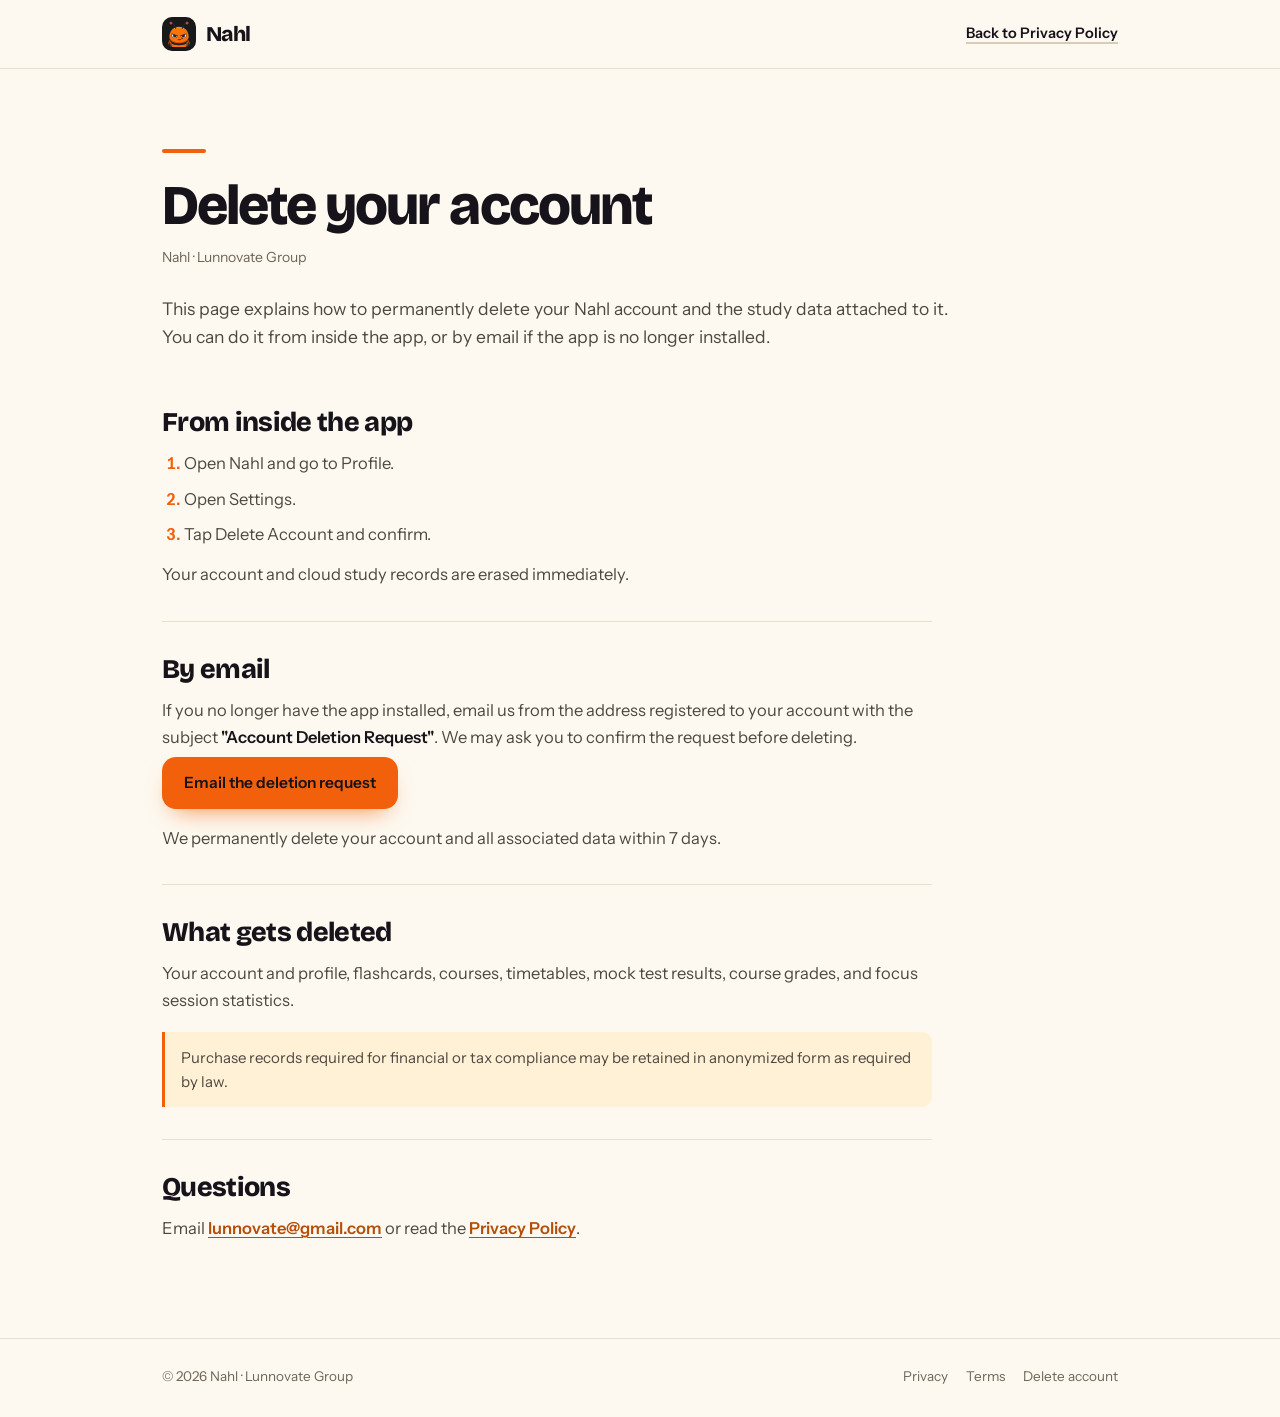
==== delete-account.html @ 520c8a2c "Redesign site, add legal pages, polish motion and mobile - Rebuild the landing page around the real " ====
<!DOCTYPE html>
<html lang="en">

<head>
  <meta charset="UTF-8">
  <meta name="viewport" content="width=device-width, initial-scale=1.0">
  <title>Delete your account — Nahl</title>
  <meta name="description" content="How to permanently delete your Nahl account and all study data attached to it, from inside the app or by email.">
  <link rel="icon" href="favicon.png" type="image/png">
  <meta name="color-scheme" content="light">
  <meta name="theme-color" content="#FDF9F0">
  <link rel="preconnect" href="https://fonts.googleapis.com">
  <link rel="preconnect" href="https://fonts.gstatic.com" crossorigin>
  <link href="https://fonts.googleapis.com/css2?family=Bricolage+Grotesque:opsz,wght@12..96,400..800&family=Instrument+Sans:wght@400..700&display=swap" rel="stylesheet">
  <link rel="stylesheet" href="legal.css">
</head>

<body>
  <header class="site-head">
    <div class="wrap">
      <a class="brand" href="index.html">
        <img src="nahl-mark.jpg" alt="" width="512" height="512">
        Nahl
      </a>
      <a class="back" href="privacy.html">Back to Privacy Policy</a>
    </div>
  </header>

  <main>
    <div class="legal-hero">
      <div class="wrap">
        <div class="rule" aria-hidden="true"></div>
        <h1>Delete your account</h1>
        <p class="effective">Nahl · Lunnovate Group</p>
        <p class="intro">This page explains how to permanently delete your Nahl account and the study data attached
          to it. You can do it from inside the app, or by email if the app is no longer installed.</p>
      </div>
    </div>

    <div class="wrap">
      <article class="single">
        <section>
          <h2>From inside the app</h2>
          <ol>
            <li>Open Nahl and go to Profile.</li>
            <li>Open Settings.</li>
            <li>Tap Delete Account and confirm.</li>
          </ol>
          <p>Your account and cloud study records are erased immediately.</p>
        </section>

        <section>
          <h2>By email</h2>
          <p>If you no longer have the app installed, email us from the address registered to your account with the
            subject <strong>"Account Deletion Request"</strong>. We may ask you to confirm the request before
            deleting.</p>
          <a class="btn-mail" href="mailto:lunnovate@gmail.com?subject=Account%20Deletion%20Request">Email the deletion
            request</a>
          <p>We permanently delete your account and all associated data within 7 days.</p>
        </section>

        <section>
          <h2>What gets deleted</h2>
          <p>Your account and profile, flashcards, courses, timetables, mock test results, course grades, and focus
            session statistics.</p>
          <p class="note">Purchase records required for financial or tax compliance may be retained in anonymized form
            as required by law.</p>
        </section>

        <section>
          <h2>Questions</h2>
          <p>Email <a class="inline" href="mailto:lunnovate@gmail.com">lunnovate@gmail.com</a> or read the
            <a class="inline" href="privacy.html">Privacy Policy</a>.</p>
        </section>
      </article>
    </div>
  </main>

  <footer class="page-foot">
    <div class="wrap">
      <span>© 2026 Nahl · Lunnovate Group</span>
      <nav aria-label="Legal">
        <a href="privacy.html">Privacy</a>
        <a href="terms.html">Terms</a>
        <a href="delete-account.html">Delete account</a>
      </nav>
    </div>
  </footer>
</body>

</html>
---- legal.css ----
/* Shared styles for the legal pages. Mirrors the tokens in index.html. */
:root {
  --paper: #FDF9F0;
  --paper-2: #F6EFE0;
  --card: #FFFFFF;
  --ink: #16131A;
  --ink-2: #4F4840;
  --muted: #6F6557;
  --line: #E8DFCD;
  --line-2: #D8CCB4;
  --amber: #F2600C;
  --amber-text: #B54E07;
  --honey-soft: #FFF1D6;
  --font-display: 'Bricolage Grotesque', 'Trebuchet MS', sans-serif;
  --font-body: 'Instrument Sans', -apple-system, 'Segoe UI', sans-serif;
  --ease: cubic-bezier(.2, .8, .2, 1);
}

*,
*::before,
*::after {
  box-sizing: border-box;
}

* {
  margin: 0;
  padding: 0;
}

html {
  scroll-behavior: smooth;
  -webkit-text-size-adjust: 100%;
}

body {
  background: var(--paper);
  color: var(--ink);
  font-family: var(--font-body);
  font-size: 16.5px;
  line-height: 1.65;
  -webkit-font-smoothing: antialiased;
  -moz-osx-font-smoothing: grayscale;
}

img {
  display: block;
  max-width: 100%;
}

a {
  color: inherit;
}

::selection {
  background: var(--honey-soft);
  color: var(--ink);
}

:focus-visible {
  outline: 2px solid var(--amber);
  outline-offset: 3px;
  border-radius: 3px;
}

.wrap {
  width: 100%;
  max-width: 1000px;
  margin-inline: auto;
  padding-inline: 22px;
}

/* header */
.site-head {
  border-bottom: 1px solid var(--line);
  background: var(--paper);
}

.site-head .wrap {
  display: flex;
  align-items: center;
  justify-content: space-between;
  gap: 20px;
  min-height: 68px;
}

.brand {
  display: inline-flex;
  align-items: center;
  gap: 10px;
  font-family: var(--font-display);
  font-weight: 800;
  font-size: 21px;
  letter-spacing: -.03em;
  text-decoration: none;
}

.brand img {
  width: 34px;
  height: 34px;
  border-radius: 10px;
  outline: 1px solid rgba(22, 19, 26, .1);
  outline-offset: -1px;
}

.back {
  font-size: 14.5px;
  font-weight: 600;
  text-decoration: underline;
  text-decoration-thickness: 1.5px;
  text-underline-offset: 4px;
  text-decoration-color: var(--line-2);
  transition: text-decoration-color .16s var(--ease);
}

.back:hover {
  text-decoration-color: var(--amber);
}

/* page opening */
.legal-hero {
  padding: clamp(44px, 7vw, 80px) 0 0;
}

.rule {
  width: 44px;
  height: 4px;
  border-radius: 2px;
  background: var(--amber);
  margin-bottom: 24px;
}

h1 {
  font-family: var(--font-display);
  font-size: clamp(36px, 5.2vw, 56px);
  font-weight: 800;
  line-height: 1.02;
  letter-spacing: -.035em;
}

.effective {
  margin-top: 12px;
  font-size: 14px;
  color: var(--muted);
}

.meta {
  display: grid;
  grid-template-columns: repeat(3, minmax(0, 1fr));
  gap: 16px 28px;
  max-width: 760px;
  margin-top: 26px;
  padding-top: 20px;
  border-top: 1px solid var(--line);
}

.meta div {
  display: flex;
  flex-direction: column;
  gap: 2px;
}

.meta dt {
  font-size: 12.5px;
  color: var(--muted);
  font-weight: 500;
}

.meta dd {
  font-size: 14px;
  font-weight: 600;
  color: var(--ink);
}

.meta a {
  color: var(--amber-text);
  text-decoration: none;
}

.meta a:hover {
  text-decoration: underline;
}

.intro {
  max-width: 68ch;
  margin-top: 26px;
  font-size: 17.5px;
  line-height: 1.6;
  color: var(--ink-2);
}

/* content */
.layout {
  display: grid;
  grid-template-columns: 200px minmax(0, 1fr);
  gap: 60px;
  padding: clamp(36px, 5vw, 56px) 0 clamp(56px, 8vw, 96px);
}

.toc {
  position: sticky;
  top: 28px;
  align-self: start;
}

.toc p {
  font-size: 12.5px;
  font-weight: 600;
  color: var(--muted);
  margin-bottom: 10px;
}

.toc a {
  display: block;
  font-size: 14px;
  line-height: 1.35;
  color: var(--ink-2);
  padding: 6px 0 6px 12px;
  border-left: 2px solid transparent;
  text-decoration: none;
  transition: color .15s var(--ease), border-color .15s var(--ease);
}

.toc a:hover {
  color: var(--ink);
  border-left-color: var(--amber);
}

article {
  max-width: 70ch;
}

article section {
  padding-top: 32px;
  margin-top: 32px;
  border-top: 1px solid var(--line);
  scroll-margin-top: 24px;
}

article section:first-child {
  margin-top: 0;
  padding-top: 0;
  border-top: 0;
}

h2 {
  font-family: var(--font-display);
  font-size: clamp(22px, 2.4vw, 27px);
  font-weight: 800;
  line-height: 1.15;
  letter-spacing: -.025em;
  margin-bottom: 12px;
}

h3 {
  font-size: 16.5px;
  font-weight: 700;
  color: var(--ink);
  margin: 22px 0 8px;
}

p {
  font-size: 16.5px;
  line-height: 1.65;
  color: var(--ink-2);
}

p+p {
  margin-top: 12px;
}

ul+p,
ol+p {
  margin-top: 14px;
}

ul,
ol {
  display: grid;
  gap: 9px;
  margin: 12px 0 0;
  padding-left: 22px;
}

li {
  font-size: 16.5px;
  line-height: 1.6;
  color: var(--ink-2);
}

li::marker {
  color: var(--amber);
  font-weight: 600;
}

strong {
  color: var(--ink);
  font-weight: 600;
}

a.inline {
  color: var(--amber-text);
  font-weight: 600;
  text-decoration: underline;
  text-underline-offset: 3px;
  text-decoration-thickness: 1px;
}

a.inline:hover {
  color: var(--amber);
}

.note {
  margin-top: 18px;
  padding: 14px 16px;
  border-left: 3px solid var(--amber);
  border-radius: 0 10px 10px 0;
  background: var(--honey-soft);
  font-size: 15px;
  line-height: 1.55;
  color: var(--ink-2);
}

.contact-card {
  display: grid;
  gap: 2px;
  margin-top: 18px;
  padding: 20px 22px;
  border: 1px solid var(--line);
  border-radius: 16px;
  background: var(--card);
  font-size: 15px;
}

.contact-card b {
  font-family: var(--font-display);
  font-size: 17px;
  font-weight: 800;
  letter-spacing: -.01em;
}

.contact-card span {
  font-size: 14px;
  color: var(--muted);
}

.contact-card a {
  color: var(--amber-text);
  font-weight: 600;
  text-decoration: none;
}

.contact-card a:hover {
  text-decoration: underline;
}

/* single-column pages such as account deletion */
.single {
  max-width: 70ch;
  padding-top: clamp(32px, 5vw, 56px);
  padding-bottom: clamp(56px, 8vw, 96px);
}

.btn-mail {
  display: inline-flex;
  align-items: center;
  justify-content: center;
  min-height: 48px;
  margin-top: 6px;
  padding: 13px 22px;
  border-radius: 14px;
  background: var(--amber);
  color: var(--ink);
  font-size: 15.5px;
  font-weight: 600;
  text-decoration: none;
  box-shadow: 0 12px 24px -12px rgba(242, 96, 12, .75);
  transition: background-color .16s var(--ease), transform .16s var(--ease);
}

.btn-mail:hover {
  background: #E05A09;
}

.btn-mail:active {
  transform: scale(.96);
}

.btn-mail+p {
  margin-top: 16px;
}

/* footer */
.page-foot {
  border-top: 1px solid var(--line);
  padding: 26px 0 30px;
}

.page-foot .wrap {
  display: flex;
  flex-wrap: wrap;
  align-items: center;
  justify-content: space-between;
  gap: 12px;
  font-size: 13.5px;
  color: var(--muted);
}

.page-foot nav {
  display: flex;
  flex-wrap: wrap;
  gap: 18px;
}

.page-foot a {
  text-decoration: none;
}

.page-foot a:hover {
  color: var(--amber-text);
}

@media (max-width: 860px) {
  .layout {
    grid-template-columns: 1fr;
    gap: 28px;
  }

  .toc {
    position: static;
    padding-block: 14px;
    border-block: 1px solid var(--line);
  }

  .toc p {
    margin-bottom: 6px;
  }

  .toc-list {
    display: flex;
    flex-wrap: wrap;
    gap: 2px 16px;
  }

  .toc a {
    display: inline-block;
    padding: 4px 0;
    border-left: 0;
  }

  .meta {
    grid-template-columns: 1fr 1fr;
  }
}

@media (max-width: 560px) {
  .brand {
    font-size: 19px;
  }

  .back {
    font-size: 14px;
  }

  .meta {
    grid-template-columns: 1fr;
    gap: 12px;
  }

  article,
  .single {
    max-width: none;
  }

  .btn-mail {
    width: 100%;
  }
}

@media (prefers-reduced-motion: reduce) {
  html {
    scroll-behavior: auto;
  }

  * {
    transition: none !important;
  }
}

@media print {

  .site-head,
  .page-foot,
  .toc {
    display: none;
  }

  body {
    background: #fff;
  }

  .layout {
    display: block;
    padding: 0;
  }
}
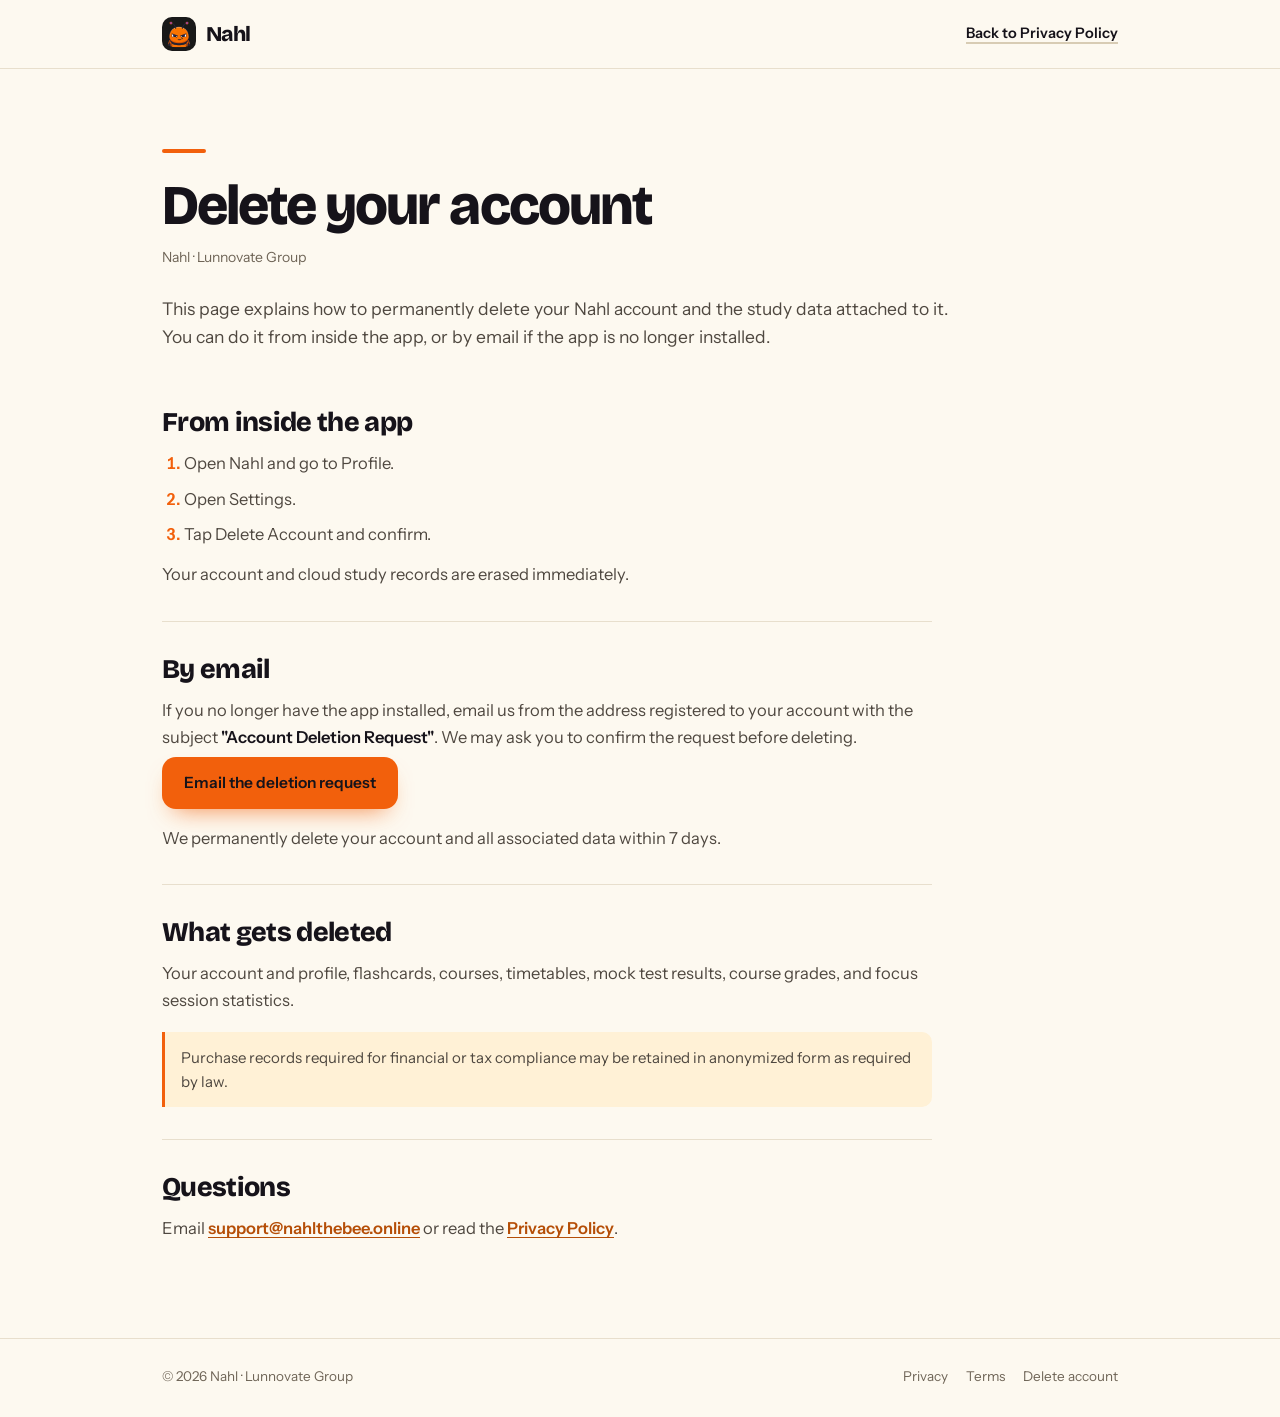
==== commit 860e2a83: "Update delete-account.html" ====
--- a/delete-account.html
+++ b/delete-account.html
@@ -54,7 +54,7 @@
           <p>If you no longer have the app installed, email us from the address registered to your account with the
             subject <strong>"Account Deletion Request"</strong>. We may ask you to confirm the request before
             deleting.</p>
-          <a class="btn-mail" href="mailto:lunnovate@gmail.com?subject=Account%20Deletion%20Request">Email the deletion
+          <a class="btn-mail" href="mailto:support@nahlthebee.online?subject=Account%20Deletion%20Request">Email the deletion
             request</a>
           <p>We permanently delete your account and all associated data within 7 days.</p>
         </section>
@@ -69,7 +69,7 @@
 
         <section>
           <h2>Questions</h2>
-          <p>Email <a class="inline" href="mailto:lunnovate@gmail.com">lunnovate@gmail.com</a> or read the
+          <p>Email <a class="inline" href="mailto:support@nahlthebee.online">support@nahlthebee.online</a> or read the
             <a class="inline" href="privacy.html">Privacy Policy</a>.</p>
         </section>
       </article>
